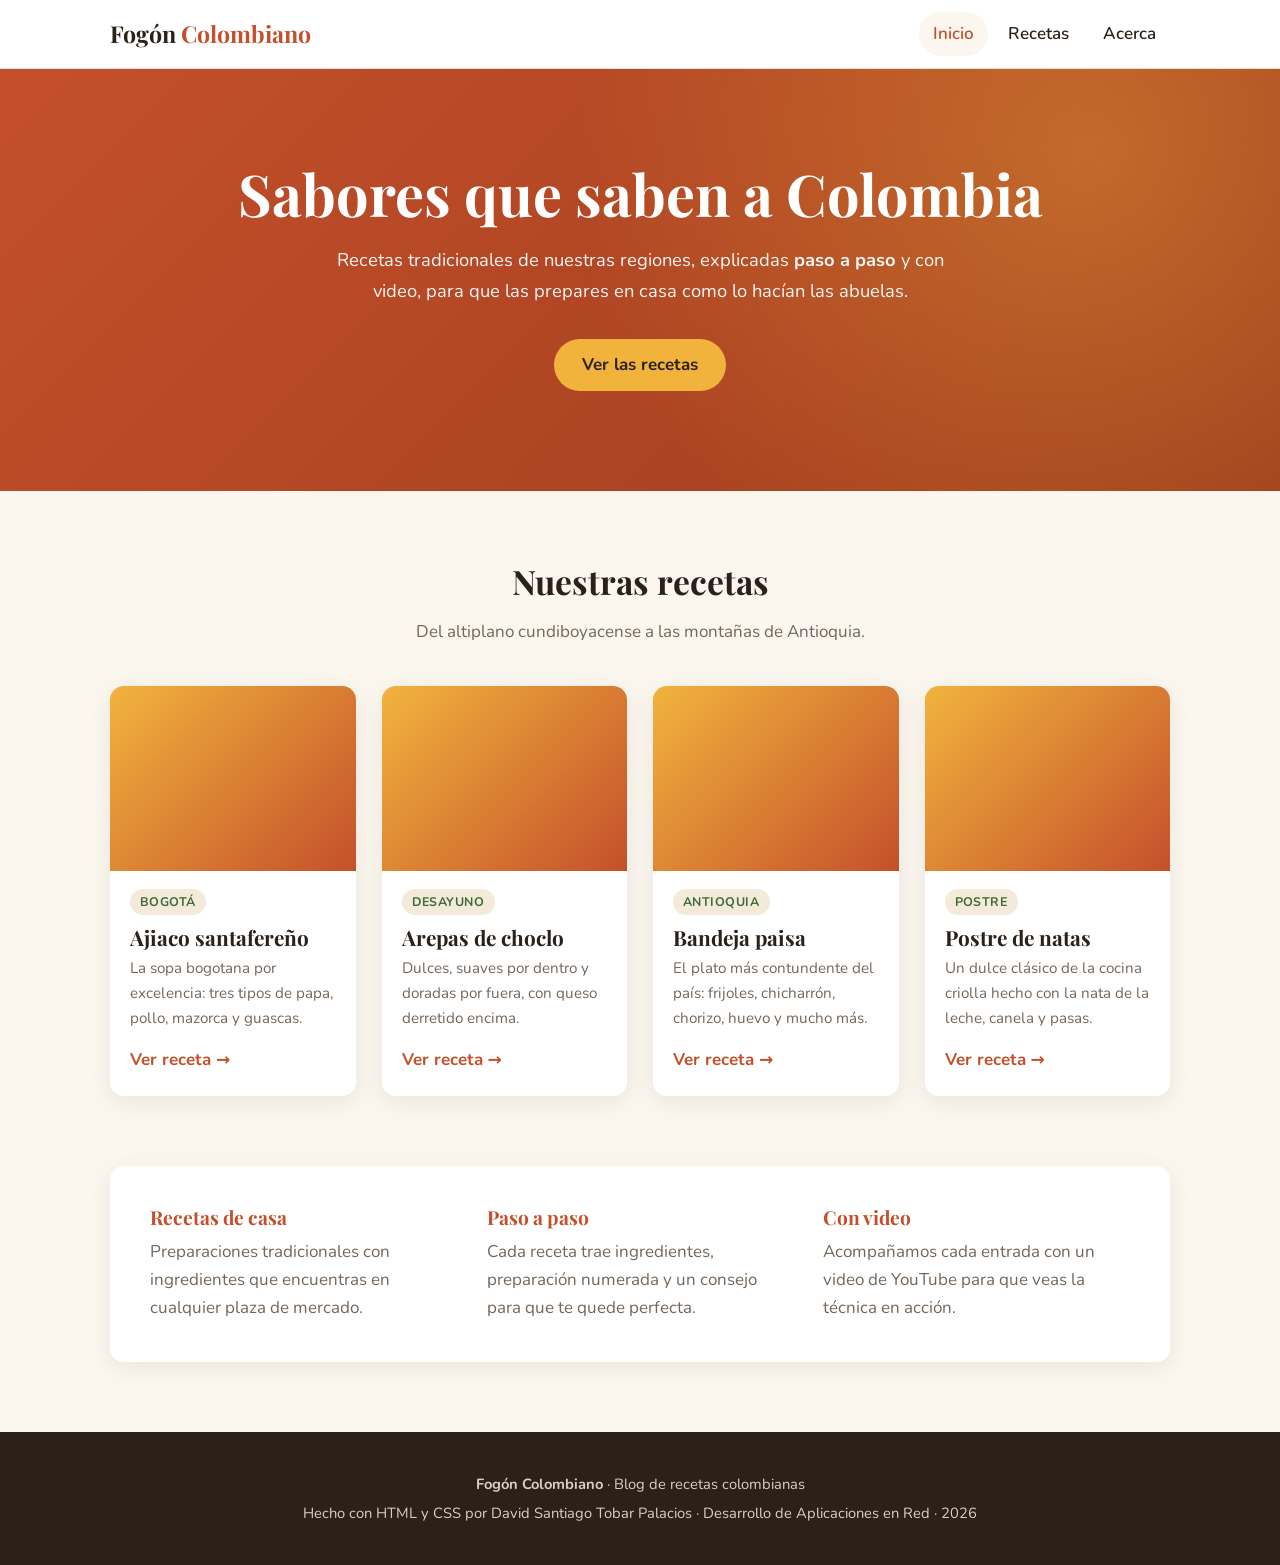
==== index.html @ a7d965f9 "Blog Fogón Colombiano: inicio, 4 recetas y página Acerca" ====
<!DOCTYPE html>
<html lang="es">
<head>
  <meta charset="UTF-8">
  <meta name="viewport" content="width=device-width, initial-scale=1.0">
  <meta name="description" content="Blog de recetas tradicionales colombianas: ajiaco, arepas de choclo, bandeja paisa y postre de natas.">
  <meta name="author" content="David Santiago Tobar Palacios">
  <title>Fogón Colombiano | Recetas colombianas</title>
  <link rel="preconnect" href="https://fonts.googleapis.com">
  <link rel="preconnect" href="https://fonts.gstatic.com" crossorigin>
  <link href="https://fonts.googleapis.com/css2?family=Nunito:wght@400;600;700&family=Playfair+Display:wght@700&display=swap" rel="stylesheet">
  <link rel="stylesheet" href="css/styles.css">
</head>
<body>

  <header class="encabezado">
    <div class="contenedor">
      <a class="logo" href="index.html">Fogón <span>Colombiano</span></a>
      <nav>
        <ul class="menu">
          <li><a class="activo" href="index.html">Inicio</a></li>
          <li><a href="index.html#recetas">Recetas</a></li>
          <li><a href="acerca.html">Acerca</a></li>
        </ul>
      </nav>
    </div>
  </header>

  <main>
    <section class="portada">
      <div class="contenedor">
        <h1>Sabores que saben a Colombia</h1>
        <p>Recetas tradicionales de nuestras regiones, explicadas <strong>paso a paso</strong> y con video, para que las prepares en casa como lo hacían las abuelas.</p>
        <a class="boton" href="#recetas">Ver las recetas</a>
      </div>
    </section>

    <section class="seccion" id="recetas">
      <div class="contenedor">
        <div class="seccion-titulo">
          <h2>Nuestras recetas</h2>
          <p>Del altiplano cundiboyacense a las montañas de Antioquia.</p>
        </div>

        <div class="grilla">
          <a class="tarjeta" href="recetas/ajiaco.html">
            <figure class="foto">
              <img src="img/ajiaco.jpg" alt="Plato de ajiaco santafereño con mazorca, crema y alcaparras" onerror="this.style.display='none'">
            </figure>
            <div class="tarjeta-cuerpo">
              <span class="etiqueta">Bogotá</span>
              <h3>Ajiaco santafereño</h3>
              <p>La sopa bogotana por excelencia: tres tipos de papa, pollo, mazorca y guascas.</p>
              <span class="ver">Ver receta &rarr;</span>
            </div>
          </a>

          <a class="tarjeta" href="recetas/arepas-de-choclo.html">
            <figure class="foto">
              <img src="img/arepas-de-choclo.jpg" alt="Arepas de choclo doradas con queso derretido" onerror="this.style.display='none'">
            </figure>
            <div class="tarjeta-cuerpo">
              <span class="etiqueta">Desayuno</span>
              <h3>Arepas de choclo</h3>
              <p>Dulces, suaves por dentro y doradas por fuera, con queso derretido encima.</p>
              <span class="ver">Ver receta &rarr;</span>
            </div>
          </a>

          <a class="tarjeta" href="recetas/bandeja-paisa.html">
            <figure class="foto">
              <img src="img/bandeja-paisa.jpg" alt="Bandeja paisa con frijoles, arroz, chicharrón, huevo, aguacate y arepa" onerror="this.style.display='none'">
            </figure>
            <div class="tarjeta-cuerpo">
              <span class="etiqueta">Antioquia</span>
              <h3>Bandeja paisa</h3>
              <p>El plato más contundente del país: frijoles, chicharrón, chorizo, huevo y mucho más.</p>
              <span class="ver">Ver receta &rarr;</span>
            </div>
          </a>

          <a class="tarjeta" href="recetas/postre-de-natas.html">
            <figure class="foto">
              <img src="img/postre-de-natas.jpg" alt="Postre de natas servido en un recipiente con uvas pasas" onerror="this.style.display='none'">
            </figure>
            <div class="tarjeta-cuerpo">
              <span class="etiqueta">Postre</span>
              <h3>Postre de natas</h3>
              <p>Un dulce clásico de la cocina criolla hecho con la nata de la leche, canela y pasas.</p>
              <span class="ver">Ver receta &rarr;</span>
            </div>
          </a>
        </div>
      </div>
    </section>

    <section class="seccion" style="padding-top: 0;">
      <div class="contenedor">
        <div class="sobre">
          <div>
            <h3>Recetas de casa</h3>
            <p>Preparaciones tradicionales con ingredientes que encuentras en cualquier plaza de mercado.</p>
          </div>
          <div>
            <h3>Paso a paso</h3>
            <p>Cada receta trae ingredientes, preparación numerada y un consejo para que te quede perfecta.</p>
          </div>
          <div>
            <h3>Con video</h3>
            <p>Acompañamos cada entrada con un video de YouTube para que veas la técnica en acción.</p>
          </div>
        </div>
      </div>
    </section>
  </main>

  <footer class="pie">
    <div class="contenedor">
      <p><strong>Fogón Colombiano</strong> &middot; Blog de recetas colombianas</p>
      <p>Hecho con HTML y CSS por David Santiago Tobar Palacios &middot; Desarrollo de Aplicaciones en Red &middot; 2026</p>
    </div>
  </footer>

</body>
</html>
---- css/styles.css ----
/* ==========================================================
   Fogón Colombiano — hoja de estilos del blog
   ========================================================== */

:root {
  --crema: #fbf6ee;
  --papel: #ffffff;
  --tinta: #2b2118;
  --suave: #75665a;
  --borde: #eadfcf;
  --terracota: #c4502b;
  --terracota-oscuro: #9e3c1d;
  --maiz: #f2b33d;
  --verde: #3f6b3a;
  --sombra: 0 6px 24px rgba(43, 33, 24, 0.08);
  --radio: 14px;
  --ancho: 1100px;
}

* { box-sizing: border-box; }

html { scroll-behavior: smooth; }

body {
  margin: 0;
  background: var(--crema);
  color: var(--tinta);
  font-family: "Nunito", system-ui, sans-serif;
  font-size: 17px;
  line-height: 1.65;
}

h1, h2, h3 {
  font-family: "Playfair Display", Georgia, serif;
  line-height: 1.2;
  margin: 0 0 0.5em;
}

a { color: var(--terracota); }
a:hover { color: var(--terracota-oscuro); }

img { max-width: 100%; display: block; }

.contenedor {
  width: 100%;
  max-width: var(--ancho);
  margin: 0 auto;
  padding: 0 20px;
}

/* ---------- Encabezado y menú ---------- */

.encabezado {
  background: var(--papel);
  border-bottom: 1px solid var(--borde);
  position: sticky;
  top: 0;
  z-index: 10;
}

.encabezado .contenedor {
  display: flex;
  align-items: center;
  justify-content: space-between;
  gap: 16px;
  min-height: 68px;
  flex-wrap: wrap;
}

.logo {
  font-family: "Playfair Display", Georgia, serif;
  font-size: 1.45rem;
  font-weight: 700;
  color: var(--tinta);
  text-decoration: none;
}

.logo span { color: var(--terracota); }

.menu {
  display: flex;
  gap: 6px;
  list-style: none;
  margin: 0;
  padding: 0;
  flex-wrap: wrap;
}

.menu a {
  display: block;
  padding: 8px 14px;
  border-radius: 999px;
  color: var(--tinta);
  text-decoration: none;
  font-weight: 600;
}

.menu a:hover,
.menu a.activo {
  background: var(--crema);
  color: var(--terracota);
}

/* ---------- Portada (inicio) ---------- */

.portada {
  background:
    radial-gradient(circle at 85% 20%, rgba(242, 179, 61, 0.35), transparent 45%),
    linear-gradient(135deg, #c4502b 0%, #9e3c1d 100%);
  color: #fff;
  padding: 90px 0 100px;
  text-align: center;
}

.portada h1 {
  font-size: clamp(2.2rem, 5vw, 3.6rem);
  margin-bottom: 0.3em;
}

.portada p {
  max-width: 640px;
  margin: 0 auto 1.8em;
  font-size: 1.15rem;
  opacity: 0.95;
}

.boton {
  display: inline-block;
  background: var(--maiz);
  color: var(--tinta);
  padding: 12px 28px;
  border-radius: 999px;
  font-weight: 700;
  text-decoration: none;
  transition: transform 0.15s ease;
}

.boton:hover {
  color: var(--tinta);
  transform: translateY(-2px);
}

/* ---------- Secciones ---------- */

.seccion { padding: 70px 0; }

.seccion-titulo {
  text-align: center;
  margin-bottom: 40px;
}

.seccion-titulo h2 { font-size: 2.1rem; }

.seccion-titulo p {
  color: var(--suave);
  margin: 0;
}

/* ---------- Tarjetas de recetas ---------- */

.grilla {
  display: grid;
  grid-template-columns: repeat(auto-fill, minmax(240px, 1fr));
  gap: 26px;
}

.tarjeta {
  background: var(--papel);
  border-radius: var(--radio);
  overflow: hidden;
  box-shadow: var(--sombra);
  display: flex;
  flex-direction: column;
  text-decoration: none;
  color: var(--tinta);
  transition: transform 0.2s ease, box-shadow 0.2s ease;
}

.tarjeta:hover {
  color: var(--tinta);
  transform: translateY(-4px);
  box-shadow: 0 12px 32px rgba(43, 33, 24, 0.14);
}

.tarjeta-cuerpo {
  padding: 18px 20px 22px;
  display: flex;
  flex-direction: column;
  flex: 1;
}

.tarjeta h3 { font-size: 1.3rem; margin-bottom: 0.3em; }

.tarjeta p {
  color: var(--suave);
  font-size: 0.95rem;
  margin: 0 0 14px;
  flex: 1;
}

.tarjeta .ver {
  color: var(--terracota);
  font-weight: 700;
}

.etiqueta {
  display: inline-block;
  align-self: flex-start;
  background: #f3ead9;
  color: var(--verde);
  font-size: 0.78rem;
  font-weight: 700;
  text-transform: uppercase;
  letter-spacing: 0.04em;
  padding: 3px 10px;
  border-radius: 999px;
  margin-bottom: 10px;
}

/* ---------- Fotos (con respaldo si la imagen no carga) ---------- */

.foto {
  margin: 0;
  background: linear-gradient(135deg, #f2b33d, #c4502b);
  aspect-ratio: 4 / 3;
  overflow: hidden;
}

.foto img {
  width: 100%;
  height: 100%;
  object-fit: cover;
}

.foto-grande {
  aspect-ratio: 16 / 9;
  border-radius: var(--radio);
  box-shadow: var(--sombra);
}

.pie-foto {
  font-size: 0.85rem;
  color: var(--suave);
  text-align: center;
  margin: 10px 0 0;
}

/* ---------- Bloque "sobre el blog" en inicio ---------- */

.sobre {
  background: var(--papel);
  border-radius: var(--radio);
  box-shadow: var(--sombra);
  padding: 40px;
  display: grid;
  grid-template-columns: repeat(auto-fit, minmax(220px, 1fr));
  gap: 30px;
}

.sobre h3 { color: var(--terracota); font-size: 1.2rem; }

.sobre p { margin: 0; color: var(--suave); }

/* ---------- Página de receta ---------- */

.migas {
  font-size: 0.9rem;
  color: var(--suave);
  padding: 22px 0 0;
}

.migas a { color: var(--suave); }

.receta-encabezado {
  padding: 18px 0 26px;
}

.receta-encabezado h1 { font-size: clamp(2rem, 4.5vw, 3rem); }

.receta-encabezado .intro {
  font-size: 1.12rem;
  color: var(--suave);
  max-width: 760px;
  margin: 0;
}

.datos {
  display: flex;
  flex-wrap: wrap;
  gap: 12px;
  list-style: none;
  padding: 0;
  margin: 22px 0 0;
}

.datos li {
  background: var(--papel);
  border: 1px solid var(--borde);
  border-radius: 10px;
  padding: 8px 16px;
  font-size: 0.95rem;
}

.datos strong { color: var(--terracota); }

.receta-cuerpo {
  display: grid;
  grid-template-columns: 1fr 1.6fr;
  gap: 30px;
  margin: 40px 0;
}

.caja {
  background: var(--papel);
  border-radius: var(--radio);
  box-shadow: var(--sombra);
  padding: 28px 30px;
}

.caja h2 {
  font-size: 1.6rem;
  border-bottom: 3px solid var(--maiz);
  display: inline-block;
  padding-bottom: 4px;
  margin-bottom: 18px;
}

.caja h3 {
  font-size: 1.1rem;
  margin: 1.2em 0 0.4em;
  color: var(--verde);
}

.ingredientes {
  padding-left: 1.2em;
  margin: 0;
}

.ingredientes li { margin-bottom: 6px; }

.ingredientes li::marker { color: var(--terracota); }

.pasos {
  counter-reset: paso;
  list-style: none;
  padding: 0;
  margin: 0;
}

.pasos li {
  counter-increment: paso;
  position: relative;
  padding-left: 52px;
  margin-bottom: 20px;
}

.pasos li::before {
  content: counter(paso);
  position: absolute;
  left: 0;
  top: 0;
  width: 36px;
  height: 36px;
  border-radius: 50%;
  background: var(--terracota);
  color: #fff;
  font-weight: 700;
  display: grid;
  place-items: center;
}

.consejo {
  background: #fff7e3;
  border-left: 5px solid var(--maiz);
  border-radius: 10px;
  padding: 18px 22px;
  margin: 0 0 40px;
}

.consejo p { margin: 0; }

/* ---------- Video ---------- */

.video {
  position: relative;
  aspect-ratio: 16 / 9;
  border-radius: var(--radio);
  overflow: hidden;
  box-shadow: var(--sombra);
  background: #000;
}

.video iframe {
  position: absolute;
  inset: 0;
  width: 100%;
  height: 100%;
  border: 0;
}

.credito-video {
  font-size: 0.9rem;
  color: var(--suave);
  margin-top: 10px;
}

/* ---------- Navegación entre recetas ---------- */

.entre-recetas {
  display: flex;
  justify-content: space-between;
  gap: 16px;
  flex-wrap: wrap;
  margin: 50px 0 70px;
}

.entre-recetas a {
  background: var(--papel);
  border: 1px solid var(--borde);
  border-radius: 10px;
  padding: 12px 20px;
  text-decoration: none;
  font-weight: 700;
}

.entre-recetas a:hover { border-color: var(--terracota); }

/* ---------- Página "Acerca" ---------- */

.texto {
  max-width: 760px;
  margin: 0 auto;
}

.texto h2 { margin-top: 1.4em; }

.lista-creditos li { margin-bottom: 8px; }

/* ---------- Pie de página ---------- */

.pie {
  background: var(--tinta);
  color: #d9cfc4;
  padding: 36px 0;
  font-size: 0.92rem;
  text-align: center;
}

.pie a { color: var(--maiz); }

.pie p { margin: 4px 0; }

/* ---------- Pantallas pequeñas ---------- */

@media (max-width: 820px) {
  .receta-cuerpo { grid-template-columns: 1fr; }
  .portada { padding: 60px 0 70px; }
  .sobre { padding: 28px; }
}

@media (max-width: 520px) {
  body { font-size: 16px; }
  .encabezado .contenedor { justify-content: center; padding-top: 10px; padding-bottom: 10px; }
  .caja { padding: 22px 20px; }
}
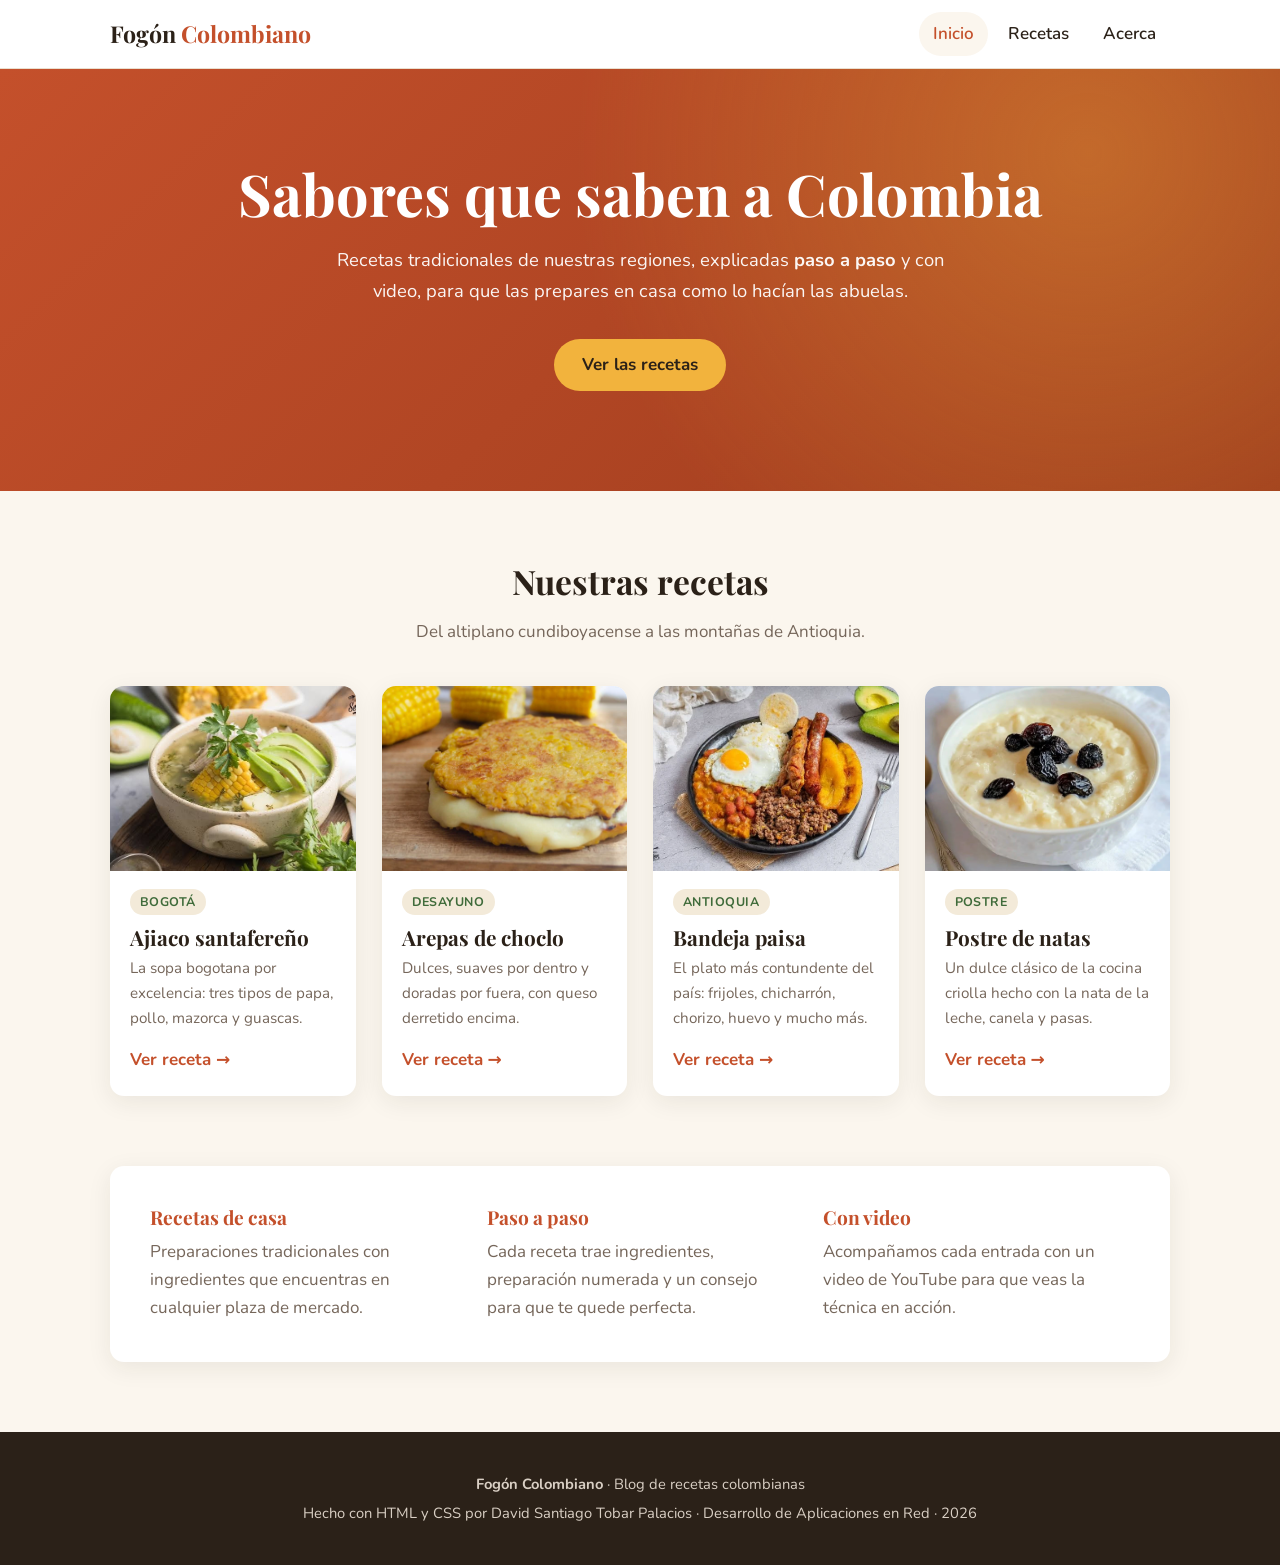
==== commit 0233d9e2: "Agregar imágenes de las 4 recetas" ====
--- a/index.html
+++ b/index.html
@@ -45,7 +45,7 @@
         <div class="grilla">
           <a class="tarjeta" href="recetas/ajiaco.html">
             <figure class="foto">
-              <img src="img/ajiaco.jpg" alt="Plato de ajiaco santafereño con mazorca, crema y alcaparras" onerror="this.style.display='none'">
+              <img src="img/ajiaco.png" alt="Plato de ajiaco santafereño con mazorca, crema y alcaparras" onerror="this.style.display='none'">
             </figure>
             <div class="tarjeta-cuerpo">
               <span class="etiqueta">Bogotá</span>
@@ -57,7 +57,7 @@
 
           <a class="tarjeta" href="recetas/arepas-de-choclo.html">
             <figure class="foto">
-              <img src="img/arepas-de-choclo.jpg" alt="Arepas de choclo doradas con queso derretido" onerror="this.style.display='none'">
+              <img src="img/arepas-de-choclo.webp" alt="Arepas de choclo doradas con queso derretido" onerror="this.style.display='none'">
             </figure>
             <div class="tarjeta-cuerpo">
               <span class="etiqueta">Desayuno</span>
@@ -69,7 +69,7 @@
 
           <a class="tarjeta" href="recetas/bandeja-paisa.html">
             <figure class="foto">
-              <img src="img/bandeja-paisa.jpg" alt="Bandeja paisa con frijoles, arroz, chicharrón, huevo, aguacate y arepa" onerror="this.style.display='none'">
+              <img src="img/bandeja-paisa.webp" alt="Bandeja paisa con frijoles, arroz, chicharrón, huevo, aguacate y arepa" onerror="this.style.display='none'">
             </figure>
             <div class="tarjeta-cuerpo">
               <span class="etiqueta">Antioquia</span>
@@ -81,7 +81,7 @@
 
           <a class="tarjeta" href="recetas/postre-de-natas.html">
             <figure class="foto">
-              <img src="img/postre-de-natas.jpg" alt="Postre de natas servido en un recipiente con uvas pasas" onerror="this.style.display='none'">
+              <img src="img/postre-de-natas.webp" alt="Postre de natas servido en un recipiente con uvas pasas" onerror="this.style.display='none'">
             </figure>
             <div class="tarjeta-cuerpo">
               <span class="etiqueta">Postre</span>
